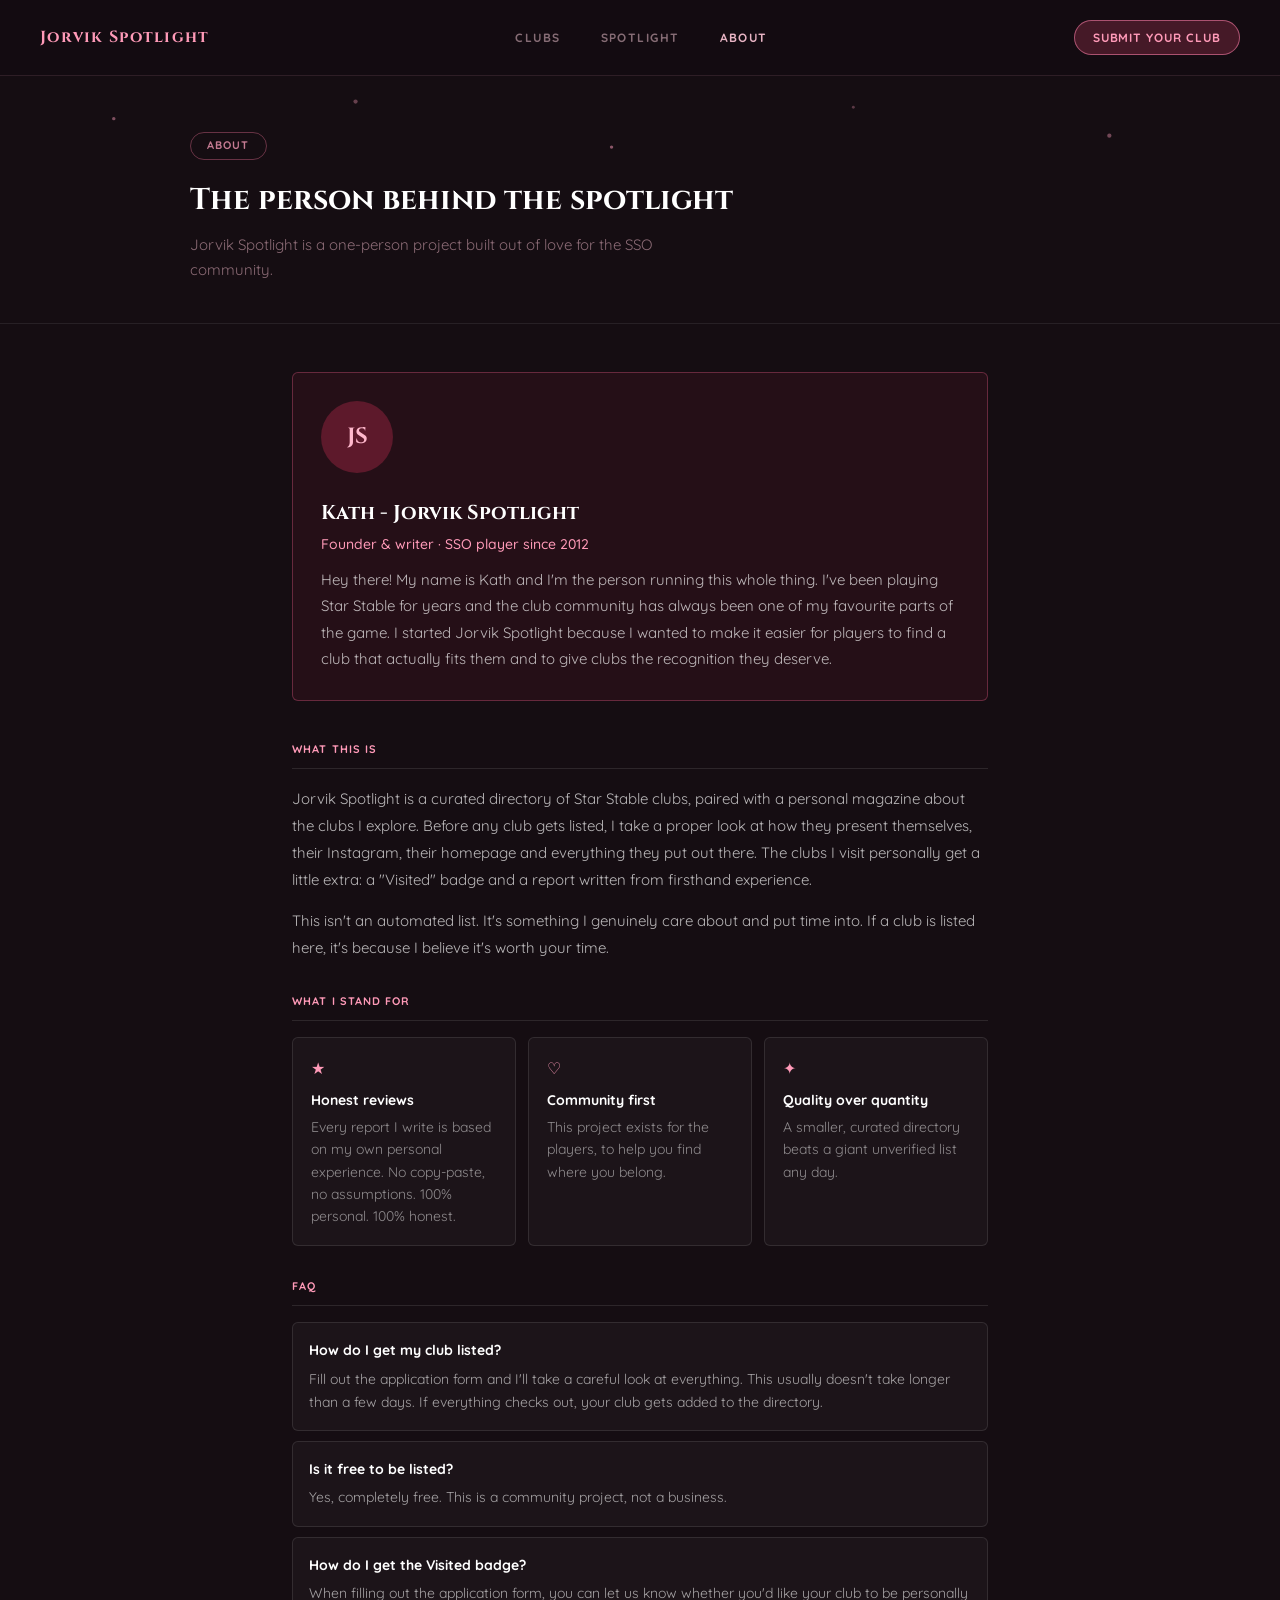
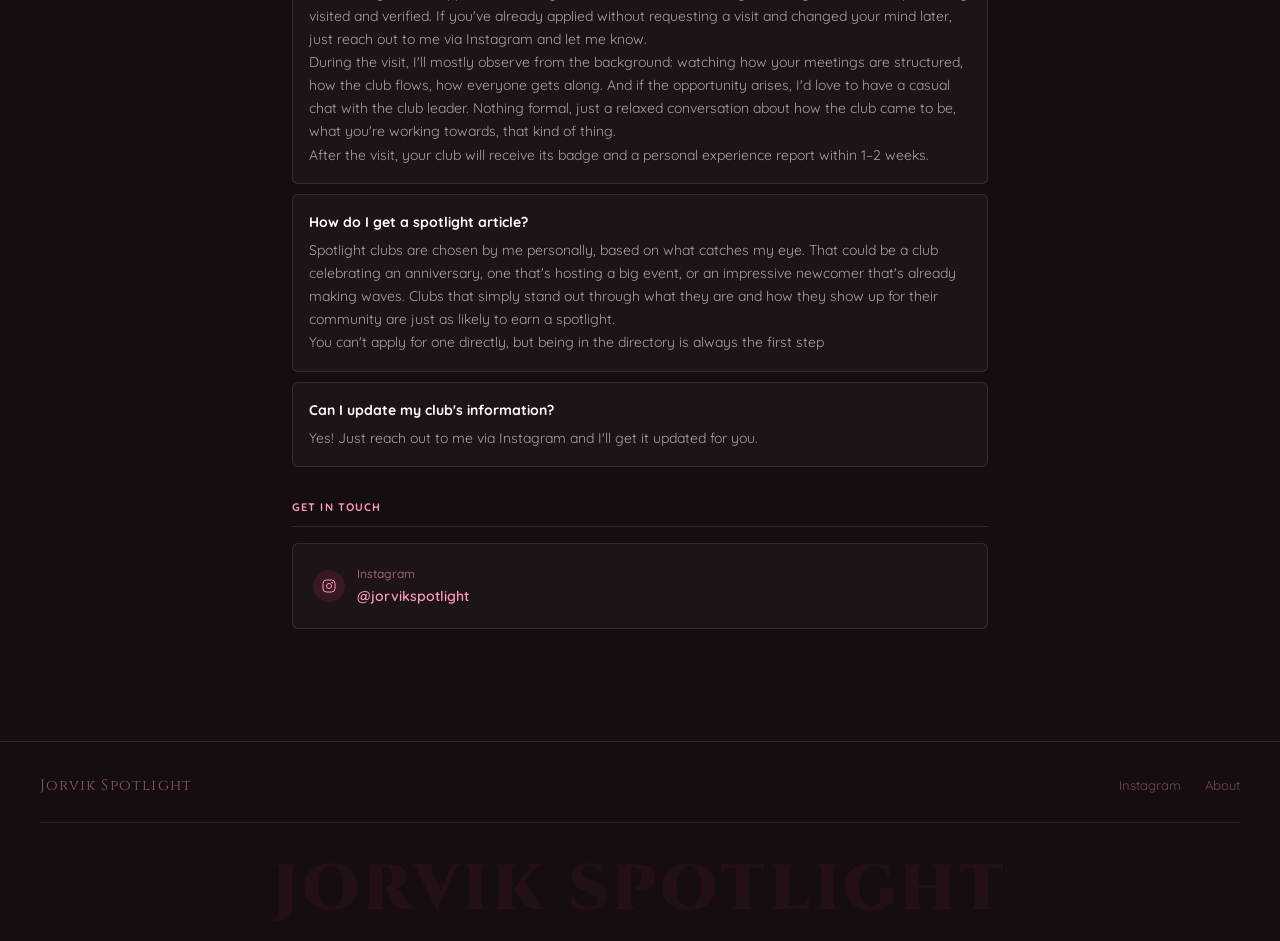
==== about/index.html @ 8e1555b7 "Update index.html" ====
<!DOCTYPE html>
<html lang="en">
<head>
  <meta charset="UTF-8">
  <meta name="viewport" content="width=device-width, initial-scale=1.0">
  <title>About — Jorvik Spotlight</title>
  <link href="https://fonts.googleapis.com/css2?family=Cinzel:wght@400;700;900&family=Quicksand:wght@300;400;500;600;700&display=swap" rel="stylesheet">
  <link rel="stylesheet" href="../style.css">
  <style>
    body { background: #150d12; color: #fff0f4; }

    .about-page { max-width: 760px; margin: 0 auto; padding: 3rem 2rem 5rem; }

    .profile-card {
      background: rgba(220,50,90,0.08);
      border: 0.5px solid rgba(255,100,150,0.3);
      border-radius: 6px; padding: 1.75rem;
      display: flex; gap: 1.5rem; align-items: flex-start;
      flex-wrap: wrap; margin-bottom: 2.5rem;
    }
    .profile-avatar {
      width: 72px; height: 72px; border-radius: 50%;
      background: rgba(220,50,90,0.3); color: #ffb8cc;
      display: flex; align-items: center; justify-content: center;
      font-family: 'Cinzel', serif; font-size: 22px; font-weight: 700; flex-shrink: 0;
    }
    .profile-name { font-family: 'Cinzel', serif; font-size: 20px; font-weight: 700; color: #ffffff; margin-bottom: 4px; }
    .profile-role { font-size: 14px; font-weight: 500; color: #ff9ab8; margin-bottom: 12px; }
    .profile-text { font-size: 15px; font-weight: 400; color: rgba(255,255,255,0.7); line-height: 1.75; }

    .about-section { margin-bottom: 2rem; }
    .about-section-title {
      font-size: 11px; font-weight: 700; letter-spacing: 0.1em;
      text-transform: uppercase; color: #ff9ab8;
      margin-bottom: 1rem; padding-bottom: 0.6rem;
      border-bottom: 1px solid rgba(255,255,255,0.1);
    }
    .about-text { font-size: 15px; font-weight: 400; color: rgba(255,255,255,0.7); line-height: 1.8; }
    .about-text p { margin-bottom: 0.85rem; }
    .about-text p:last-child { margin-bottom: 0; }

    .values-grid { display: grid; grid-template-columns: repeat(auto-fill, minmax(200px, 1fr)); gap: 12px; margin-top: 1rem; }
    .value-card {
      background: rgba(255,255,255,0.03);
      border: 0.5px solid rgba(255,255,255,0.1);
      border-radius: 6px; padding: 1.1rem;
    }
    .value-icon { font-size: 16px; color: #ff9ab8; margin-bottom: 8px; }
    .value-title { font-size: 14px; font-weight: 700; color: #ffffff; margin-bottom: 4px; }
    .value-text { font-size: 14px; font-weight: 400; color: rgba(255,255,255,0.5); line-height: 1.6; }

    .faq-list { margin-top: 1rem; display: flex; flex-direction: column; gap: 10px; }
    .faq-item {
      background: rgba(255,255,255,0.03);
      border: 0.5px solid rgba(255,255,255,0.1);
      border-radius: 6px; padding: 1rem;
    }
    .faq-q { font-size: 14px; font-weight: 700; color: #ffffff; margin-bottom: 6px; }
    .faq-a { font-size: 14px; font-weight: 400; color: rgba(255,255,255,0.6); line-height: 1.65; }

    .contact-card {
      background: rgba(255,255,255,0.03);
      border: 0.5px solid rgba(255,255,255,0.1);
      border-radius: 6px; padding: 1.25rem; margin-top: 1rem;
    }
    .contact-row {
      display: flex; align-items: center; gap: 12px;
      padding: 10px 0; border-bottom: 1px solid rgba(255,255,255,0.06);
    }
    .contact-row:last-child { border-bottom: none; padding-bottom: 0; }
    .contact-row:first-child { padding-top: 0; }
    .contact-icon {
      width: 32px; height: 32px; border-radius: 50%;
      background: rgba(220,50,90,0.15);
      display: flex; align-items: center; justify-content: center; flex-shrink: 0;
    }
    .contact-label { font-size: 12px; font-weight: 500; color: rgba(255,160,190,0.55); margin-bottom: 2px; }
    .contact-value { font-size: 14px; font-weight: 600; color: rgba(255,255,255,0.85); }
    .contact-value a { color: #ff9ab8; text-decoration: none; }
    .contact-value a:hover { color: #ffffff; }
  </style>
</head>
<body>

  <nav class="nav" style="justify-content:space-between;">
    <div class="nav-logo" style="position:static;font-family:'Cinzel',serif;font-size:16px;font-weight:700;color:#ff9ab8;letter-spacing:0.08em;">Jorvik Spotlight</div>
    <div class="nav-links" style="gap:2.5rem;">
      <a href="../">Clubs</a>
      <a href="../spotlight/">Spotlight</a>
      <a href="../about/" class="active">About</a>
    </div>
    <a href="../apply/" class="nav-cta" style="position:static;border-radius:30px;background:rgba(220,70,110,0.25);border:0.5px solid rgba(240,120,160,0.6);color:#ff9ab8;">Submit your club</a>
  </nav>

  <div class="page-header" style="background:#150d12;border-bottom:1px solid rgba(255,255,255,0.08);">
    <svg style="position:absolute;top:0;left:0;right:0;bottom:0;pointer-events:none;" viewBox="0 0 900 180" preserveAspectRatio="xMidYMid slice">
      <circle cx="80" cy="30" r="1.2" fill="rgba(255,160,190,0.45)"/>
      <circle cx="250" cy="18" r="1.5" fill="rgba(255,160,190,0.35)"/>
      <circle cx="430" cy="50" r="1.2" fill="rgba(255,160,190,0.5)"/>
      <circle cx="600" cy="22" r="1" fill="rgba(255,160,190,0.3)"/>
      <circle cx="780" cy="42" r="1.5" fill="rgba(255,160,190,0.4)"/>
    </svg>
    <div class="page-header-inner">
      <div class="page-tag" style="color:rgba(255,160,190,0.75);border-color:rgba(255,120,160,0.35);">About</div>
      <h1 class="page-title" style="font-family:'Cinzel',serif;color:#ffffff;">The person behind the spotlight</h1>
      <p class="page-sub" style="color:rgba(255,200,215,0.5);">Jorvik Spotlight is a one-person project built out of love for the SSO community.</p>
    </div>
  </div>

  <div class="about-page">

    <div class="profile-card">
      <div class="profile-avatar">JS</div>
      <div>
        <div class="profile-name">Kath - Jorvik Spotlight</div>
        
        <div class="profile-role">Founder & writer · SSO player since 2012</div>
        <div class="profile-text">Hey there! My name is Kath and I'm the person running this whole thing. I've been playing Star Stable for years and the club community has always been one of my favourite parts of the game. I started Jorvik Spotlight because I wanted to make it easier for players to find a club that actually fits them and to give clubs the recognition they deserve.</div>
      </div>
    </div>

    <div class="about-section">
      <div class="about-section-title">What this is</div>
      <div class="about-text">
        <p>Jorvik Spotlight is a curated directory of Star Stable clubs, paired with a personal magazine about the clubs I explore. Before any club gets listed, I take a proper look at how they present themselves, their Instagram, their homepage and everything they put out there. The clubs I visit personally get a little extra: a "Visited" badge and a report written from firsthand experience. </p>
        <p>This isn't an automated list. It's something I genuinely care about and put time into. If a club is listed here, it's because I believe it's worth your time.</p>
      </div>
    </div>

    <div class="about-section">
      <div class="about-section-title">What I stand for</div>
      <div class="values-grid">
        <div class="value-card">
          <div class="value-icon">★</div>
          <div class="value-title">Honest reviews</div>
          <div class="value-text">Every report I write is based on my own personal experience. No copy-paste, no assumptions. 100% personal. 100% honest.</div>
        </div>
        <div class="value-card">
          <div class="value-icon">♡</div>
          <div class="value-title">Community first</div>
          <div class="value-text">This project exists for the players, to help you find where you belong.</div>
        </div>
        <div class="value-card">
          <div class="value-icon">✦</div>
          <div class="value-title">Quality over quantity</div>
          <div class="value-text">A smaller, curated directory beats a giant unverified list any day.</div>
        </div>
      </div>
    </div>

    <div class="about-section">
      <div class="about-section-title">FAQ</div>
      <div class="faq-list">
        <div class="faq-item">
          <div class="faq-q">How do I get my club listed?</div>
          <div class="faq-a">Fill out the application form and I'll take a careful look at everything. This usually doesn't take longer than a few days. If everything checks out, your club gets added to the directory.</div>
        </div>
        <div class="faq-item">
          <div class="faq-q">Is it free to be listed?</div>
          <div class="faq-a">Yes, completely free. This is a community project, not a business.</div>
        </div>
        <div class="faq-item">
          <div class="faq-q">How do I get the Visited badge?</div>
          <div class="faq-a">When filling out the application form, you can let us know whether you'd like your club to be personally visited and verified. If you've already applied without requesting a visit and changed your mind later, just reach out to me via Instagram and let me know.</p>
        <p>During the visit, I'll mostly observe from the background: watching how your meetings are structured, how the club flows, how everyone gets along.  And if the opportunity arises, I'd love to have a casual chat with the club leader. Nothing formal, just a relaxed conversation about how the club came to be, what you're working towards, that kind of thing.</p>
        <p>After the visit, your club will receive its badge and a personal experience report within 1–2 weeks.</div>
        </div>
        <div class="faq-item">
          <div class="faq-q">How do I get a spotlight article?</div>
          <div class="faq-a">Spotlight clubs are chosen by me personally, based on what catches my eye. That could be a club celebrating an anniversary, one that's hosting a big event, or an impressive newcomer that's already making waves. Clubs that simply stand out through what they are and how they show up for their community are just as likely to earn a spotlight. 
            <p>You can't apply for one directly, but being in the directory is always the first step</div>
        </div>
        <div class="faq-item">
          <div class="faq-q">Can I update my club's information?</div>
          <div class="faq-a">Yes! Just reach out to me via Instagram and I'll get it updated for you.</div>
        </div>
       </div>
    </div>

    <div class="about-section">
      <div class="about-section-title">Get in touch</div>
      <div class="contact-card">
        <div class="contact-row">
          <div class="contact-icon">
            <svg width="14" height="14" viewBox="0 0 14 14"><rect x="1" y="1" width="12" height="12" rx="3.5" fill="none" stroke="#ff9ab8" stroke-width="1"/><circle cx="7" cy="7" r="2.5" fill="none" stroke="#ff9ab8" stroke-width="1"/><circle cx="10.2" cy="3.8" r="0.8" fill="#ff9ab8"/></svg>
          </div>
          <div>
            <div class="contact-label">Instagram</div>
            <!-- Replace with your actual Instagram -->
            <div class="contact-value"><a href="https://instagram.com/jorvikspotlight" target="_blank">@jorvikspotlight</a></div>
          </div>
        </div>
      </div>
    </div>

  </div>

  <footer style="padding:2rem 2.5rem 0;border-top:1px solid rgba(255,255,255,0.1);display:flex;flex-direction:column;">
    <div style="display:flex;justify-content:space-between;align-items:center;padding-bottom:1.5rem;">
      <div style="font-family:'Cinzel',serif;font-size:15px;color:rgba(255,160,190,0.5);letter-spacing:0.08em;">Jorvik Spotlight</div>
      <div style="display:flex;gap:1.5rem;">
        <a href="#" style="font-size:13px;color:rgba(255,160,190,0.4);text-decoration:none;">Instagram</a>
        <a href="../about/" style="font-size:13px;color:rgba(255,160,190,0.4);text-decoration:none;">About</a>
      </div>
    </div>
    <div style="font-family:'Cinzel',serif;font-size:64px;font-weight:900;color:rgba(220,50,90,0.07);letter-spacing:0.05em;text-align:center;padding:1rem 0 0;border-top:1px solid rgba(255,255,255,0.07);user-select:none;">JORVIK SPOTLIGHT</div>
  </footer>

</body>
</html>
---- style.css ----
/* =====================
   Jorvik Spotlight
   Dusty Rose & Mauve
   ===================== */

*, *::before, *::after { box-sizing: border-box; margin: 0; padding: 0; }
html { scroll-behavior: smooth; }

body {
  font-family: 'Quicksand', sans-serif;
  background: #1a1118;
  color: #f0e4e8;
  line-height: 1.6;
  font-size: 15px;
}

a { text-decoration: none; color: inherit; }

/* =====================
   Navigation
   ===================== */

.nav {
  display: flex; align-items: center;
  justify-content: space-between;
  padding: 1.25rem 2.5rem;
  border-bottom: 0.5px solid rgba(200,140,160,0.15);
  background: rgba(20,12,18,0.98);
  position: sticky; top: 0; z-index: 100;
  backdrop-filter: blur(8px);
}

.nav-logo {
  font-family: 'Cinzel', serif;
  font-size: 16px; font-weight: 700;
  color: #e8b4c4; letter-spacing: 0.08em;
}

.nav-logo span {
  font-family: 'Quicksand', sans-serif;
  color: rgba(220,170,185,0.4);
  font-weight: 400; font-size: 13px; margin-left: 8px;
}

.nav-links { display: flex; gap: 2.5rem; }

.nav-links a {
  font-size: 12px; font-weight: 700;
  letter-spacing: 0.12em; text-transform: uppercase;
  color: rgba(230,190,200,0.55);
  transition: color 0.15s;
}

.nav-links a:hover,
.nav-links a.active { color: #e8b4c4; }

.nav-cta {
  font-size: 12px; font-weight: 700;
  letter-spacing: 0.08em; text-transform: uppercase;
  padding: 7px 18px;
  background: rgba(180,90,120,0.2);
  border: 0.5px solid rgba(200,130,155,0.5);
  border-radius: 30px; color: #e8b4c4;
  transition: background 0.15s;
}

.nav-cta:hover { background: rgba(180,90,120,0.35); }

/* =====================
   Ticker
   ===================== */

.ticker-wrap {
  overflow: hidden; white-space: nowrap;
  background: rgba(160,70,100,0.1);
  border-top: 0.5px solid rgba(200,130,155,0.2);
  border-bottom: 0.5px solid rgba(200,130,155,0.2);
  padding: 10px 0;
}

.ticker { display: inline-block; animation: ticker 28s linear infinite; }

.ticker span {
  font-size: 11px; font-weight: 700; letter-spacing: 0.15em;
  text-transform: uppercase; color: rgba(220,170,185,0.6);
  margin: 0 2rem;
}

.ticker-dot { color: #c97090; margin: 0 0.5rem; }

@keyframes ticker {
  from { transform: translateX(0); }
  to { transform: translateX(-50%); }
}

/* =====================
   Buttons
   ===================== */

.btn-primary {
  display: inline-block;
  padding: 11px 28px; font-size: 13px; font-weight: 700;
  font-family: 'Quicksand', sans-serif;
  letter-spacing: 0.06em; text-transform: uppercase;
  background: rgba(180,70,100,0.85);
  border: none; border-radius: 4px;
  color: #fce8ee; cursor: pointer;
  transition: background 0.15s;
}

.btn-primary:hover { background: rgba(180,70,100,1); }

.btn-secondary {
  display: inline-block;
  padding: 11px 28px; font-size: 13px; font-weight: 700;
  font-family: 'Quicksand', sans-serif;
  letter-spacing: 0.06em; text-transform: uppercase;
  background: transparent;
  border: 0.5px solid rgba(200,130,155,0.5);
  border-radius: 4px; color: #e8b4c4; cursor: pointer;
  transition: background 0.15s;
}

.btn-secondary:hover { background: rgba(180,90,120,0.1); }

/* =====================
   Badges
   ===================== */

.badge-verified {
  display: inline-flex; align-items: center; gap: 5px;
  font-size: 12px; font-weight: 600; padding: 4px 12px;
  border-radius: 20px;
  background: rgba(100,160,130,0.1);
  border: 0.5px solid rgba(100,180,150,0.3);
  color: #7dd4b0;
}

.badge-dot { width: 5px; height: 5px; border-radius: 50%; background: #7dd4b0; }

.badge-cat {
  font-size: 12px; font-weight: 600; padding: 4px 12px;
  border-radius: 20px;
  background: rgba(180,70,100,0.15);
  border: 0.5px solid rgba(200,130,155,0.25);
  color: rgba(220,160,180,0.8);
}

/* =====================
   Club grid & cards
   ===================== */

.club-grid {
  display: grid;
  grid-template-columns: repeat(auto-fill, minmax(240px, 1fr));
  gap: 14px;
}

.club-card {
  display: flex; flex-direction: column;
  background: rgba(255,255,255,0.025);
  border: 0.5px solid rgba(200,130,155,0.15);
  border-radius: 4px; padding: 1.1rem;
  cursor: pointer; color: inherit;
  transition: border-color 0.15s, background 0.15s;
}

.club-card:hover {
  border-color: rgba(200,130,155,0.4);
  background: rgba(180,70,100,0.06);
}

.club-top { display: flex; align-items: center; gap: 10px; margin-bottom: 10px; }

.club-avatar {
  width: 38px; height: 38px; border-radius: 50%;
  display: flex; align-items: center; justify-content: center;
  font-size: 13px; font-weight: 700; flex-shrink: 0;
}

.club-name { font-size: 15px; font-weight: 700; color: #f5e0e6; }
.club-type { font-size: 13px; font-weight: 400; color: rgba(220,170,185,0.5); margin-top: 2px; }
.club-desc { font-size: 14px; font-weight: 400; color: rgba(220,185,195,0.45); line-height: 1.55; margin-bottom: 12px; flex: 1; }
.club-footer { display: flex; align-items: center; justify-content: space-between; }

/* =====================
   Generic cards
   ===================== */

.card {
  background: rgba(255,255,255,0.025);
  border: 0.5px solid rgba(200,130,155,0.15);
  border-radius: 8px; padding: 1.25rem; margin-bottom: 1.25rem;
}

.card-title {
  font-size: 11px; font-weight: 700; letter-spacing: 0.08em;
  text-transform: uppercase; color: rgba(200,140,160,0.65);
  margin-bottom: 0.85rem; padding-bottom: 0.65rem;
  border-bottom: 0.5px solid rgba(200,130,155,0.12);
}

.card-text { font-size: 15px; font-weight: 400; color: rgba(220,190,200,0.65); line-height: 1.75; }

/* =====================
   Info list
   ===================== */

.info-list { display: flex; flex-direction: column; gap: 10px; }

.info-row { display: flex; justify-content: space-between; align-items: flex-start; gap: 12px; }

.info-label { font-size: 14px; font-weight: 400; color: rgba(200,150,165,0.45); flex-shrink: 0; }
.info-value { font-size: 14px; font-weight: 600; color: rgba(230,195,205,0.75); text-align: right; }

/* =====================
   Page header
   ===================== */

.page-header {
  padding: 3.5rem 2.5rem 2.5rem;
  background: #1a1118;
  border-bottom: 0.5px solid rgba(200,130,155,0.12);
  position: relative; overflow: hidden;
}

.page-header-inner { max-width: 900px; margin: 0 auto; }

.page-tag {
  display: inline-block; font-size: 11px; font-weight: 700;
  letter-spacing: 0.1em; text-transform: uppercase;
  color: rgba(200,140,160,0.7);
  border: 0.5px solid rgba(200,130,155,0.3);
  border-radius: 20px; padding: 4px 16px; margin-bottom: 1rem;
}

.page-title {
  font-family: 'Cinzel', serif;
  font-size: 30px; font-weight: 700; color: #f5e0e6; margin-bottom: 0.5rem;
}

.page-sub { font-size: 15px; font-weight: 400; color: rgba(220,185,195,0.5); line-height: 1.7; max-width: 500px; }

/* =====================
   Section headings
   ===================== */

.section-heading {
  font-family: 'Cinzel', serif;
  font-size: 11px; font-weight: 700;
  letter-spacing: 0.15em; text-transform: uppercase;
  color: rgba(200,140,160,0.5); margin-bottom: 1.5rem;
  display: flex; align-items: center; gap: 16px;
}

.section-heading::after {
  content: ''; flex: 1; height: 0.5px;
  background: rgba(200,130,155,0.12);
}

.section-heading a {
  font-size: 11px; font-weight: 700; letter-spacing: 0.1em;
  text-transform: uppercase; color: rgba(200,140,160,0.5);
  white-space: nowrap;
}

.section-heading a:hover { color: #e8b4c4; }

/* =====================
   Spotlight link
   ===================== */

.spotlight-link {
  display: inline-block; margin-top: 10px;
  font-size: 11px; font-weight: 700;
  letter-spacing: 0.12em; text-transform: uppercase;
  color: #c97090;
}

.spotlight-link:hover { color: #e8b4c4; }

/* =====================
   Apply section
   ===================== */

.apply-section {
  padding: 5rem 3rem; text-align: center;
  background: #1a1118; position: relative; overflow: hidden;
}

.apply-section::before {
  content: 'JOIN';
  font-family: 'Cinzel', serif; font-size: 180px; font-weight: 900;
  color: rgba(180,70,100,0.05);
  position: absolute; left: 50%; top: 50%;
  transform: translate(-50%, -50%);
  pointer-events: none; white-space: nowrap;
}

.apply-section h2 {
  font-family: 'Cinzel', serif;
  font-size: 32px; font-weight: 700; color: #f5e0e6;
  margin-bottom: 0.75rem; position: relative; z-index: 1;
}

.apply-section p {
  font-size: 15px; color: rgba(220,185,195,0.5);
  margin-bottom: 2rem; max-width: 400px;
  margin-left: auto; margin-right: auto;
  line-height: 1.7; position: relative; z-index: 1;
}

/* =====================
   Footer
   ===================== */

.footer {
  padding: 2rem 2.5rem 0;
  border-top: 0.5px solid rgba(200,130,155,0.12);
  display: flex; flex-direction: column;
}

.footer-top {
  display: flex; justify-content: space-between;
  align-items: center; padding-bottom: 1.5rem;
}

.footer-logo {
  font-family: 'Cinzel', serif;
  font-size: 15px; font-weight: 700;
  color: rgba(220,170,185,0.5); letter-spacing: 0.08em;
}

.footer-links { display: flex; gap: 1.5rem; }

.footer-links a {
  font-size: 13px; font-weight: 500;
  color: rgba(200,150,165,0.4);
  transition: color 0.15s;
}

.footer-links a:hover { color: rgba(220,170,185,0.7); }

.footer-wordmark {
  font-family: 'Cinzel', serif; font-size: 64px; font-weight: 900;
  color: rgba(180,70,100,0.08); letter-spacing: 0.05em;
  text-align: center; padding: 1rem 0 0; line-height: 1;
  border-top: 0.5px solid rgba(200,130,155,0.08);
  margin-top: 1rem; user-select: none;
}

/* =====================
   Responsive
   ===================== */

@media (max-width: 700px) {
  .nav-links { display: none; }
  .footer-wordmark { font-size: 36px; }
}
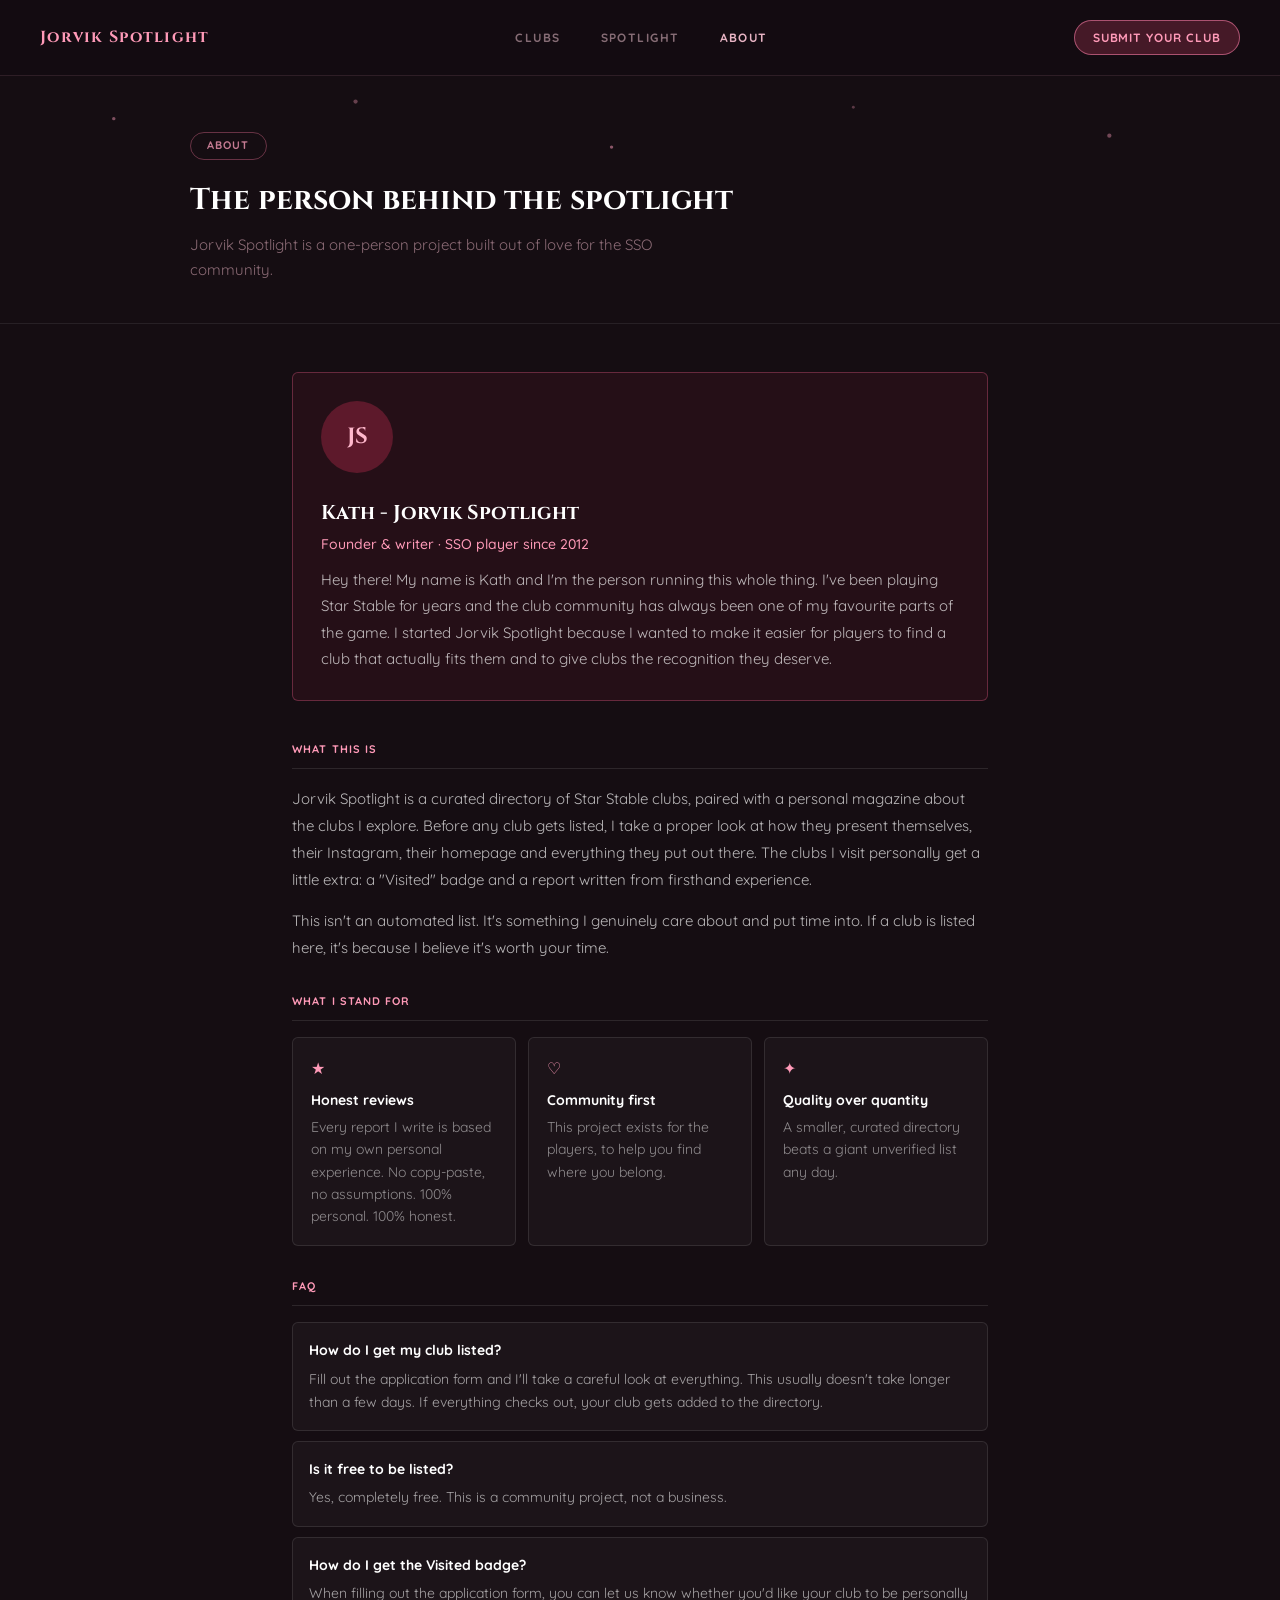
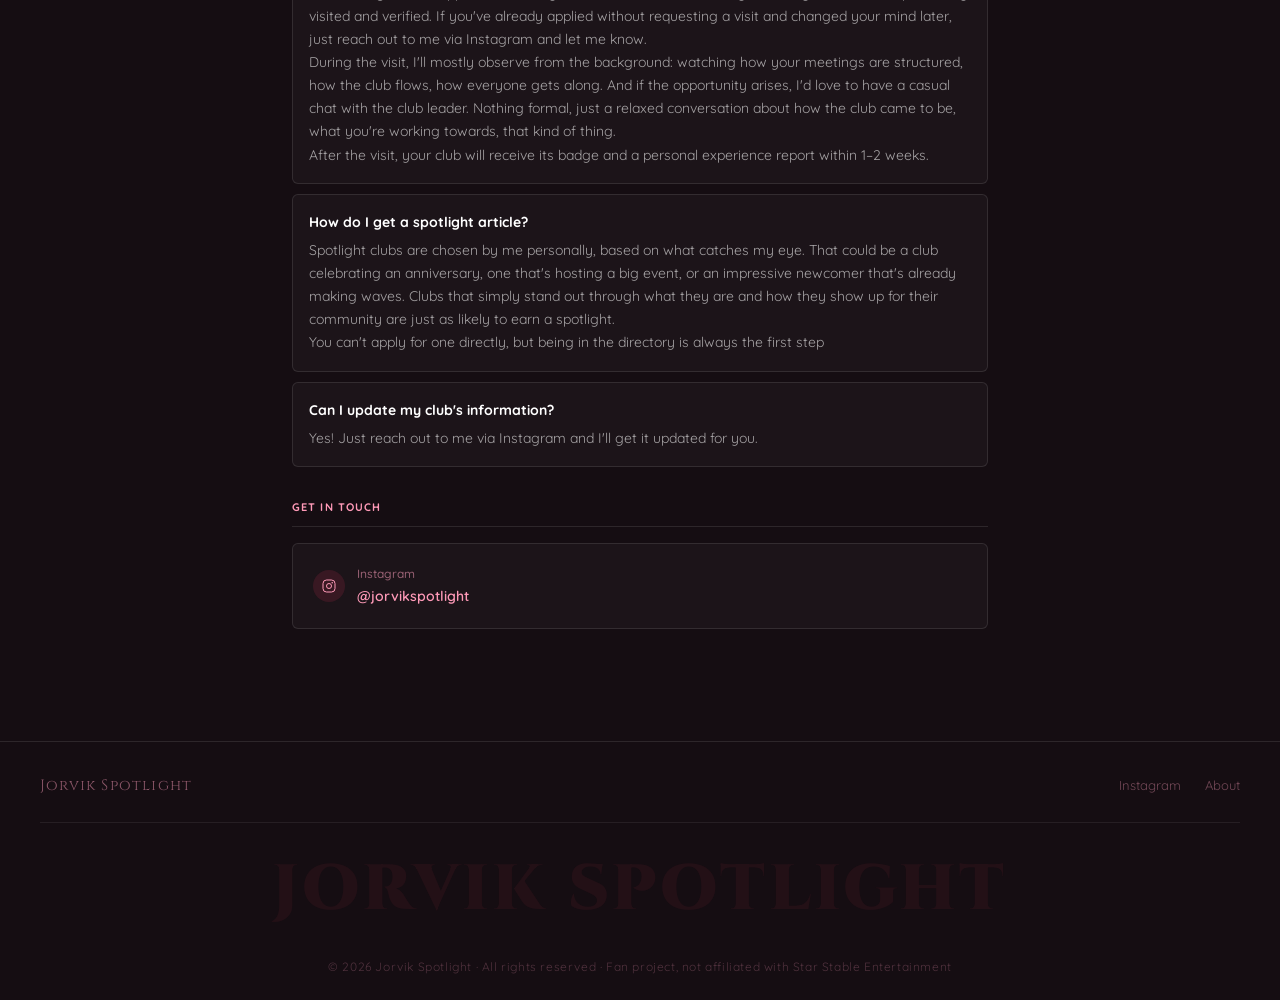
==== commit 2c5a45a6: "Update index.html" ====
--- a/about/index.html
+++ b/about/index.html
@@ -204,7 +204,7 @@
       </div>
     </div>
     <div style="font-family:'Cinzel',serif;font-size:64px;font-weight:900;color:rgba(220,50,90,0.07);letter-spacing:0.05em;text-align:center;padding:1rem 0 0;border-top:1px solid rgba(255,255,255,0.07);user-select:none;">JORVIK SPOTLIGHT</div>
-  </footer>
+  <div style="font-size:12px;font-weight:400;color:rgba(255,160,190,0.25);text-align:center;padding:1rem 0 1.5rem;letter-spacing:0.05em;">© 2026 Jorvik Spotlight · All rights reserved · Fan project, not affiliated with Star Stable Entertainment</div></footer>
 
 </body>
 </html>
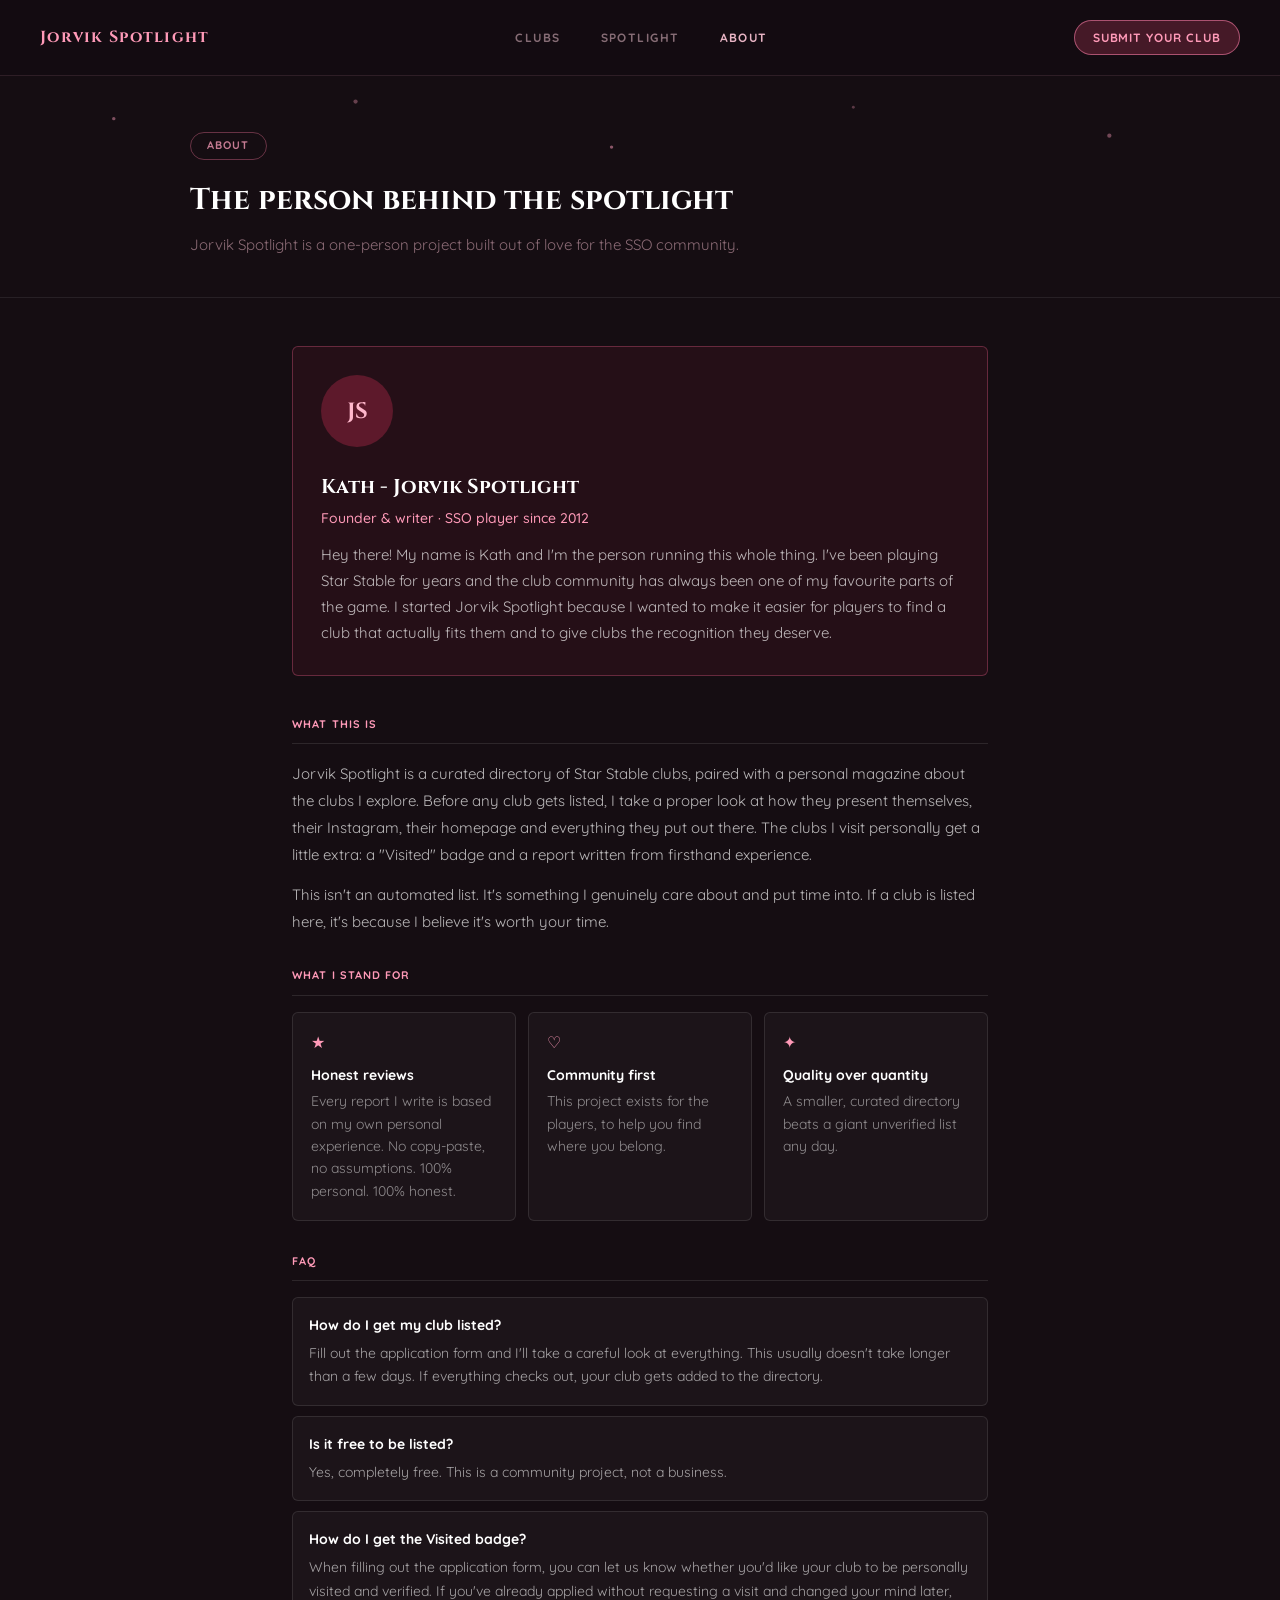
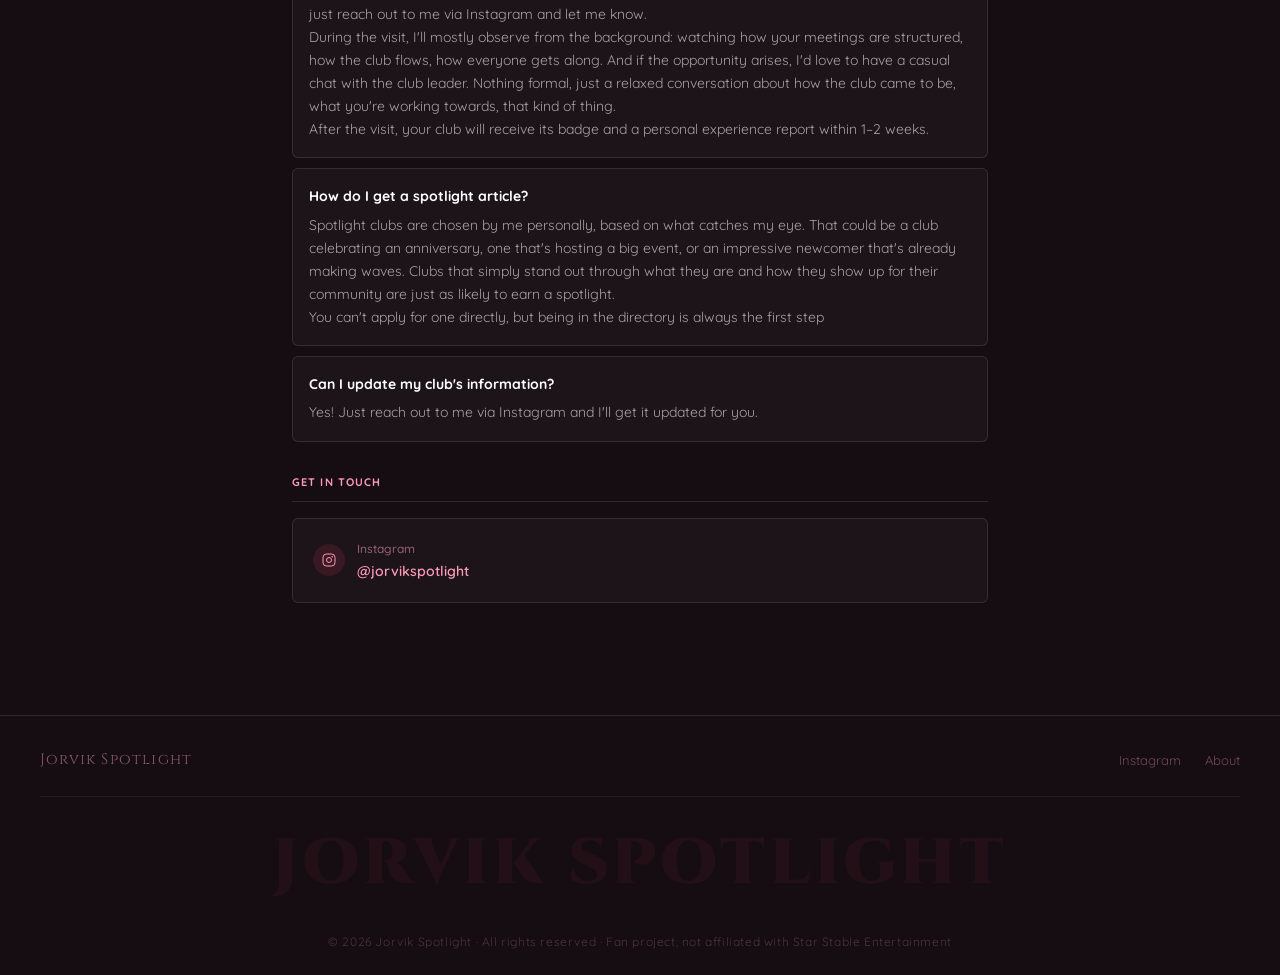
==== commit 77c1f918: "Update index.html" ====
--- a/about/index.html
+++ b/about/index.html
@@ -103,7 +103,7 @@
     <div class="page-header-inner">
       <div class="page-tag" style="color:rgba(255,160,190,0.75);border-color:rgba(255,120,160,0.35);">About</div>
       <h1 class="page-title" style="font-family:'Cinzel',serif;color:#ffffff;">The person behind the spotlight</h1>
-      <p class="page-sub" style="color:rgba(255,200,215,0.5);">Jorvik Spotlight is a one-person project built out of love for the SSO community.</p>
+      <p class="page-sub" style="color:rgba(255,200,215,0.5);max-width:600px;">Jorvik Spotlight is a one-person project built out of love for the SSO community.</p>
     </div>
   </div>
 
@@ -199,7 +199,7 @@
     <div style="display:flex;justify-content:space-between;align-items:center;padding-bottom:1.5rem;">
       <div style="font-family:'Cinzel',serif;font-size:15px;color:rgba(255,160,190,0.5);letter-spacing:0.08em;">Jorvik Spotlight</div>
       <div style="display:flex;gap:1.5rem;">
-        <a href="#" style="font-size:13px;color:rgba(255,160,190,0.4);text-decoration:none;">Instagram</a>
+        <a href="https://instagram.com/jorvikspotlight" target="_blank" style="font-size:13px;color:rgba(255,160,190,0.4);text-decoration:none;">Instagram</a>
         <a href="../about/" style="font-size:13px;color:rgba(255,160,190,0.4);text-decoration:none;">About</a>
       </div>
     </div>
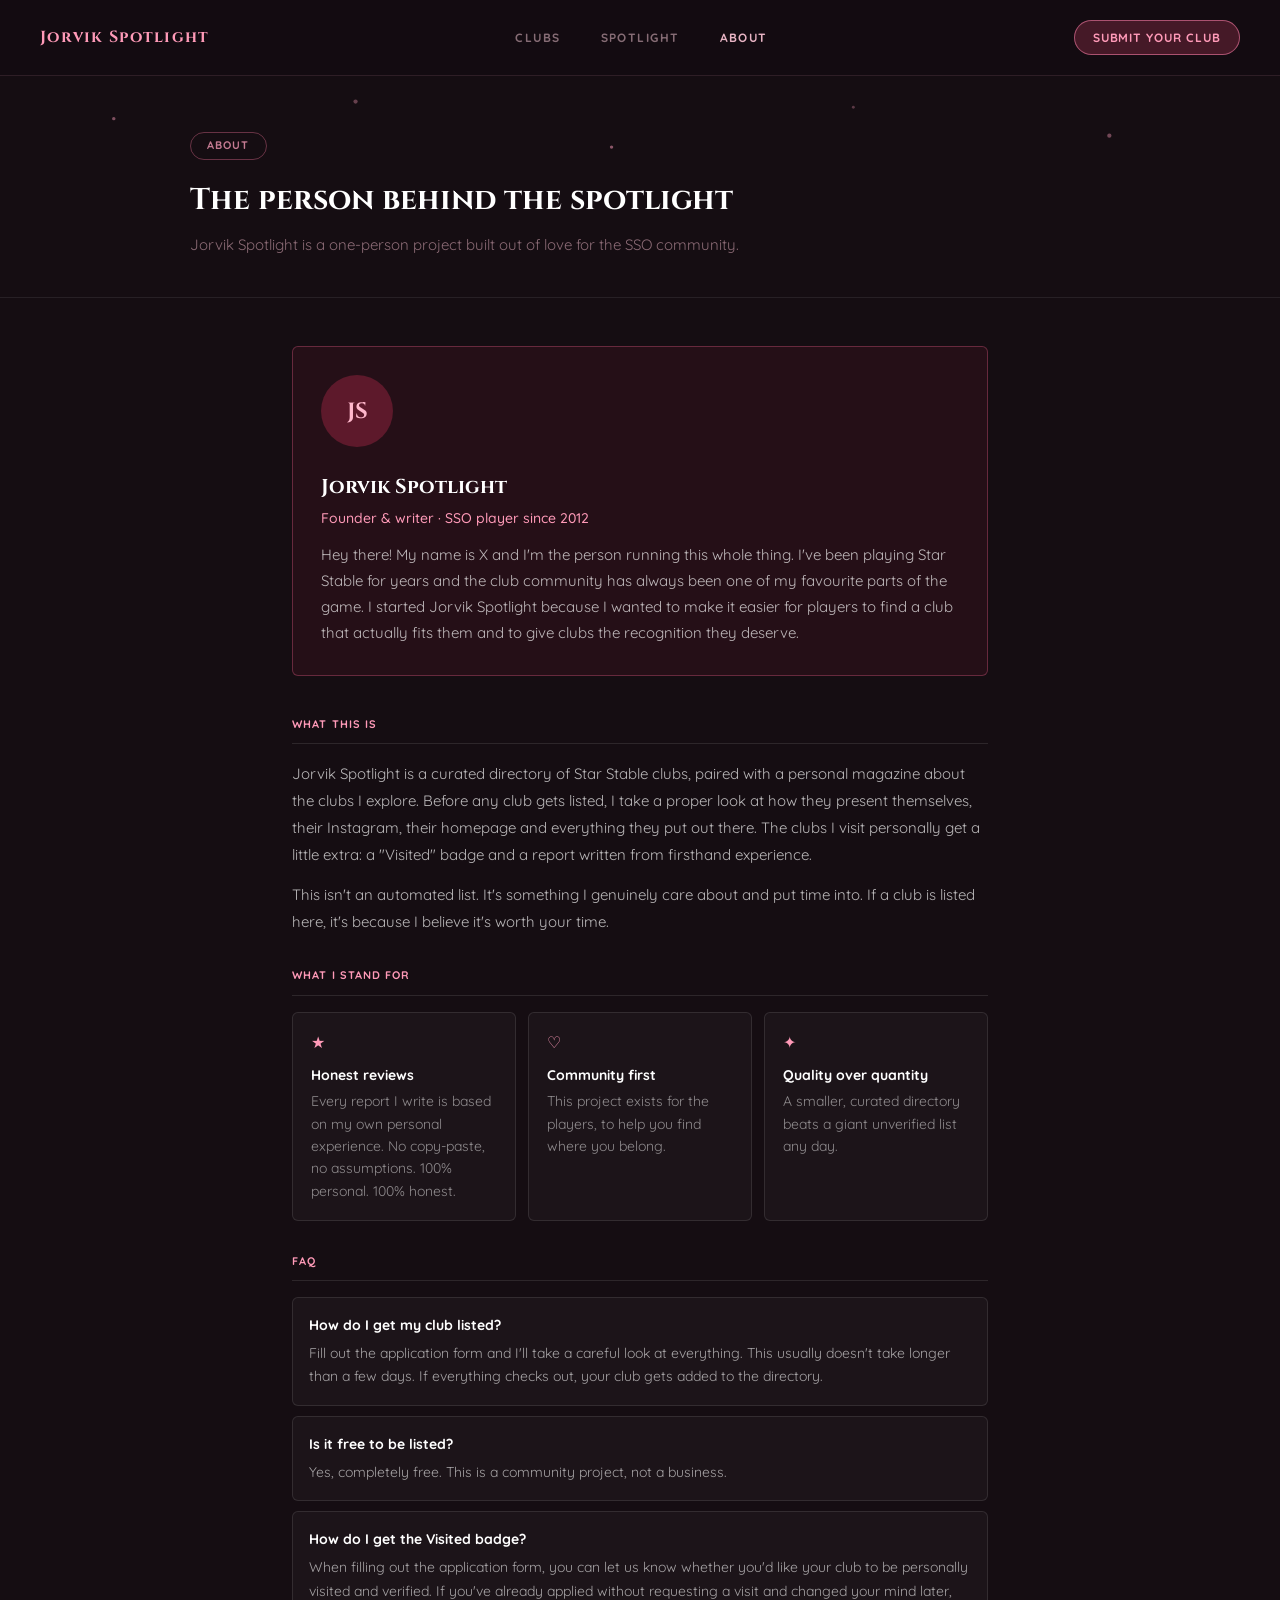
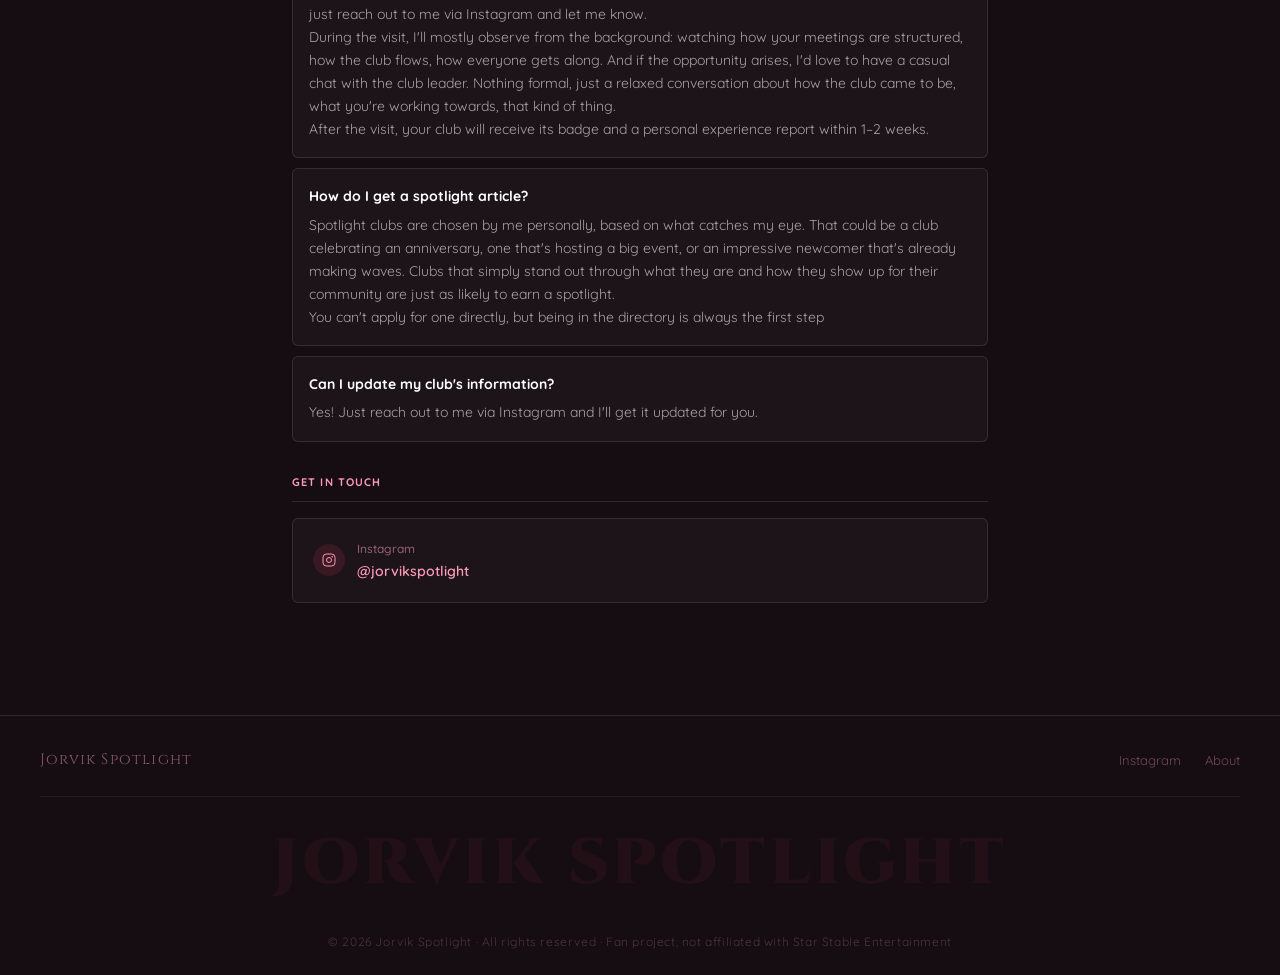
==== commit 8193c607: "Update index.html" ====
--- a/about/index.html
+++ b/about/index.html
@@ -92,7 +92,7 @@
     <a href="../apply/" class="nav-cta" style="position:static;border-radius:30px;background:rgba(220,70,110,0.25);border:0.5px solid rgba(240,120,160,0.6);color:#ff9ab8;">Submit your club</a>
   </nav>
 
-  <div class="page-header" style="background:#150d12;border-bottom:1px solid rgba(255,255,255,0.08);">
+  <div class="page-header" style="background:#150d12;border-bottom:1px solid rgba(255,255,255,0.08);position:relative;">
     <svg style="position:absolute;top:0;left:0;right:0;bottom:0;pointer-events:none;" viewBox="0 0 900 180" preserveAspectRatio="xMidYMid slice">
       <circle cx="80" cy="30" r="1.2" fill="rgba(255,160,190,0.45)"/>
       <circle cx="250" cy="18" r="1.5" fill="rgba(255,160,190,0.35)"/>
@@ -103,7 +103,7 @@
     <div class="page-header-inner">
       <div class="page-tag" style="color:rgba(255,160,190,0.75);border-color:rgba(255,120,160,0.35);">About</div>
       <h1 class="page-title" style="font-family:'Cinzel',serif;color:#ffffff;">The person behind the spotlight</h1>
-      <p class="page-sub" style="color:rgba(255,200,215,0.5);max-width:600px;">Jorvik Spotlight is a one-person project built out of love for the SSO community.</p>
+      <p class="page-sub" style="color:rgba(255,200,215,0.5);max-width:700px;white-space:nowrap;">Jorvik Spotlight is a one-person project built out of love for the SSO community.</p>
     </div>
   </div>
 
@@ -112,10 +112,10 @@
     <div class="profile-card">
       <div class="profile-avatar">JS</div>
       <div>
-        <div class="profile-name">Kath - Jorvik Spotlight</div>
+        <div class="profile-name">Jorvik Spotlight</div>
         
         <div class="profile-role">Founder & writer · SSO player since 2012</div>
-        <div class="profile-text">Hey there! My name is Kath and I'm the person running this whole thing. I've been playing Star Stable for years and the club community has always been one of my favourite parts of the game. I started Jorvik Spotlight because I wanted to make it easier for players to find a club that actually fits them and to give clubs the recognition they deserve.</div>
+        <div class="profile-text">Hey there! My name is X and I'm the person running this whole thing. I've been playing Star Stable for years and the club community has always been one of my favourite parts of the game. I started Jorvik Spotlight because I wanted to make it easier for players to find a club that actually fits them and to give clubs the recognition they deserve.</div>
       </div>
     </div>
 
@@ -186,7 +186,6 @@
           </div>
           <div>
             <div class="contact-label">Instagram</div>
-            <!-- Replace with your actual Instagram -->
             <div class="contact-value"><a href="https://instagram.com/jorvikspotlight" target="_blank">@jorvikspotlight</a></div>
           </div>
         </div>
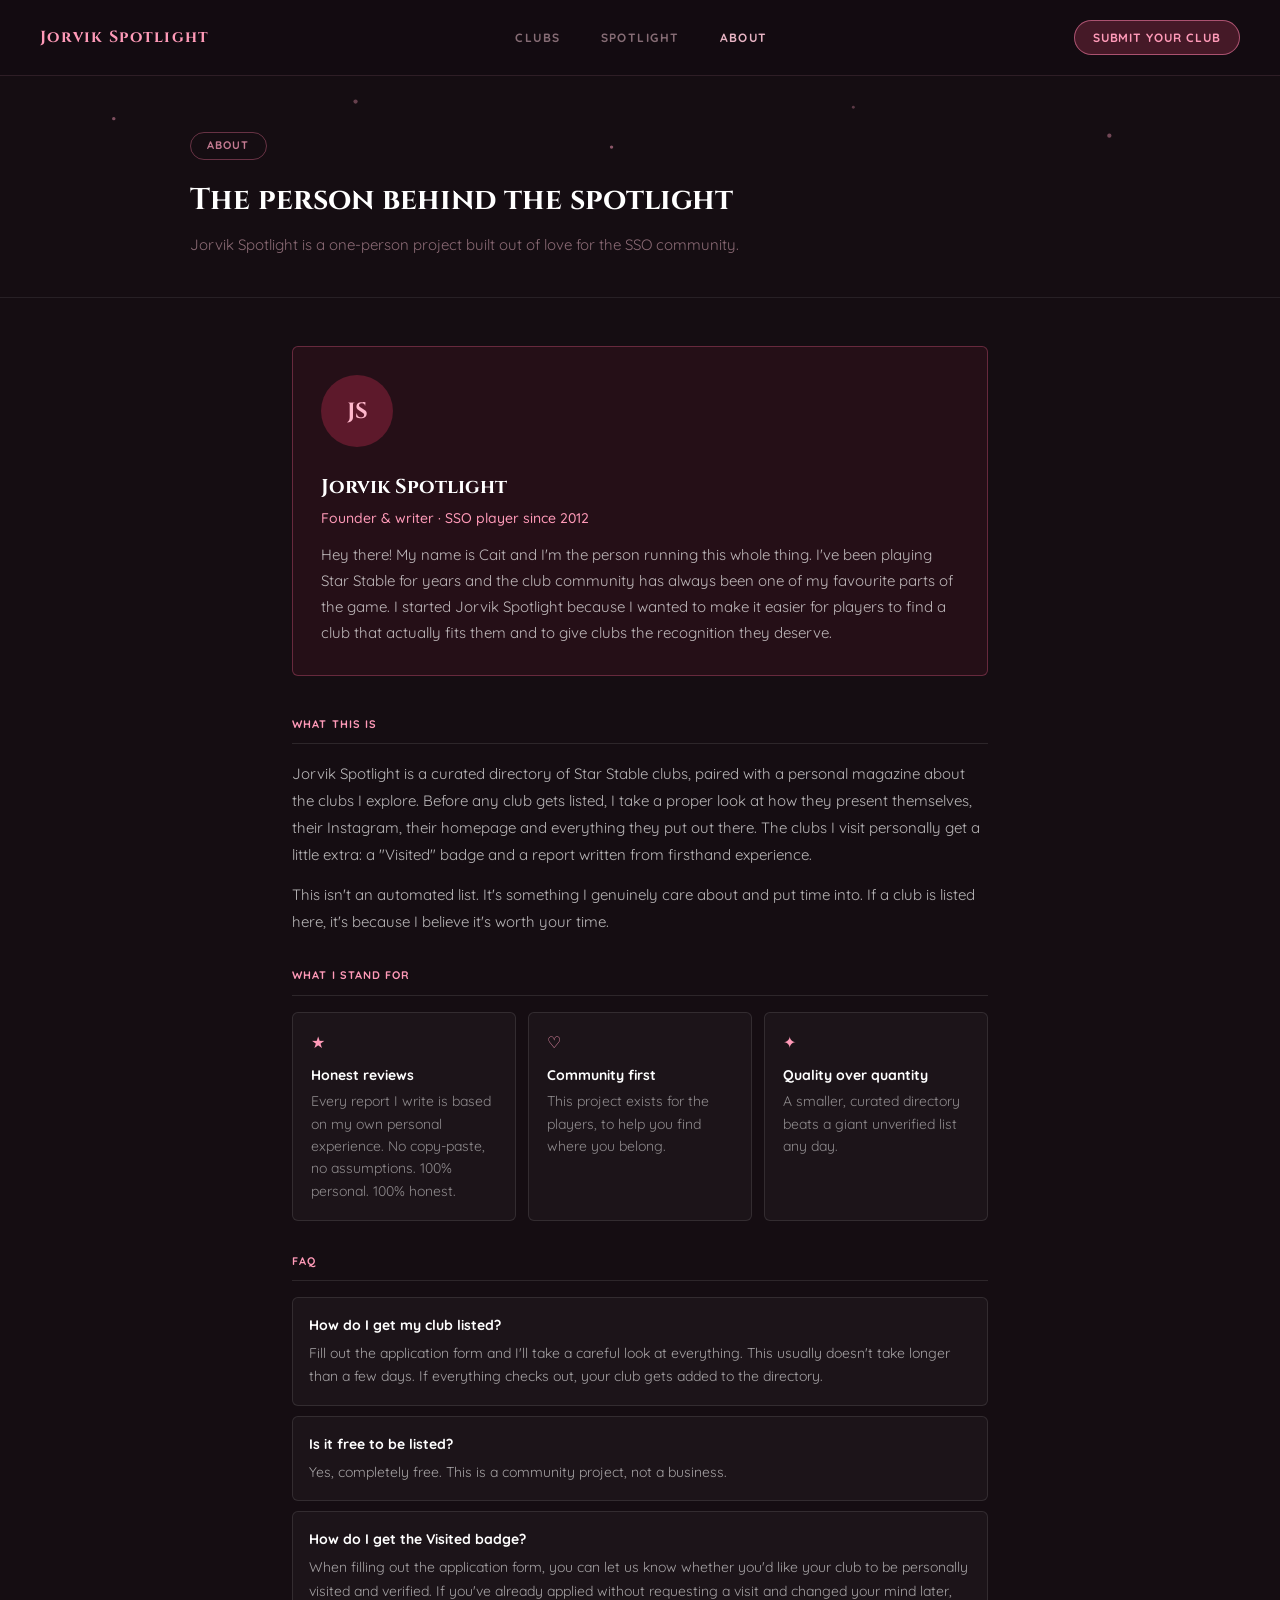
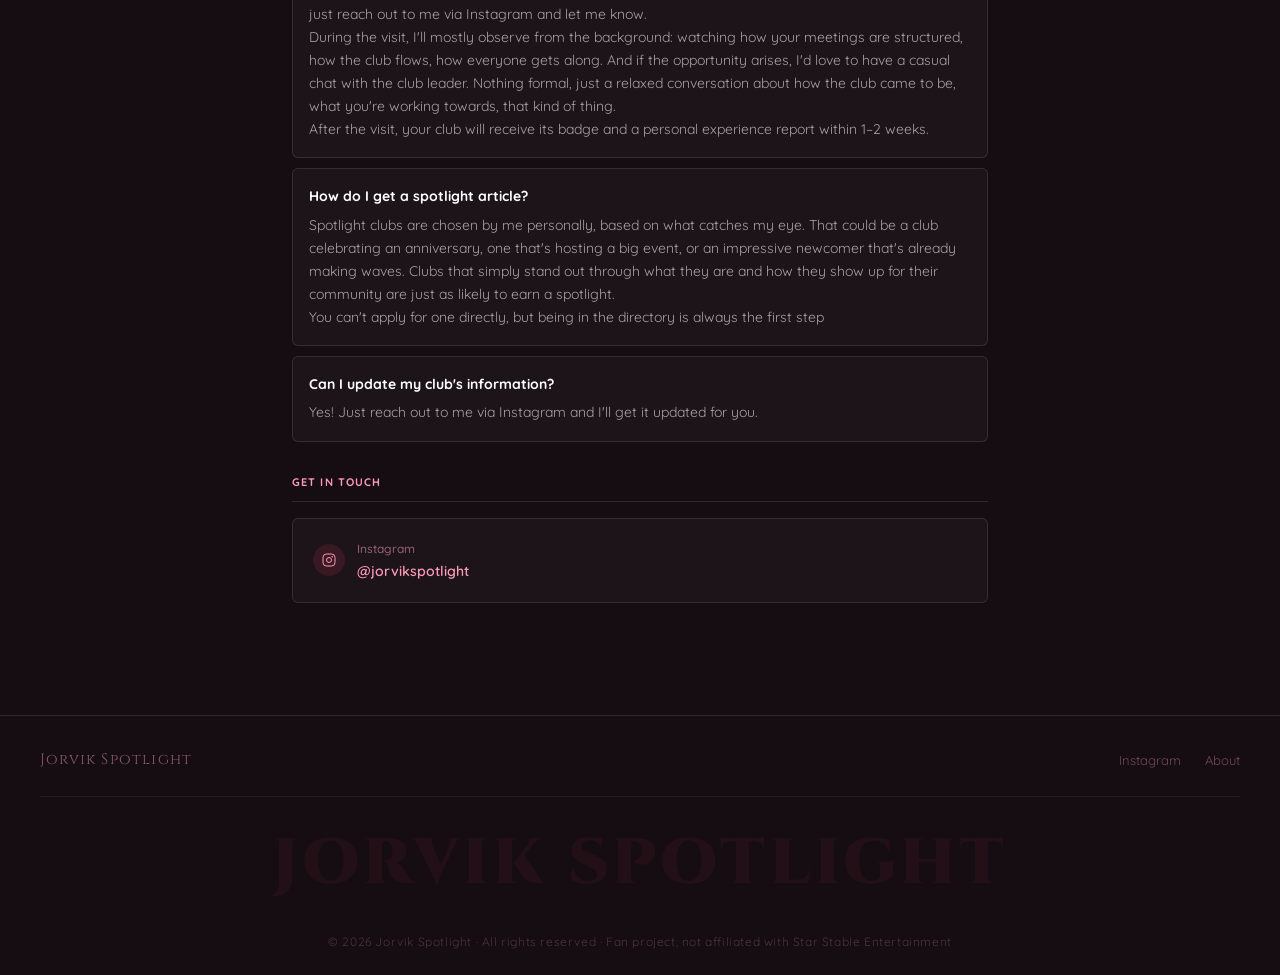
==== commit d3cf7194: "Update index.html" ====
--- a/about/index.html
+++ b/about/index.html
@@ -115,7 +115,7 @@
         <div class="profile-name">Jorvik Spotlight</div>
         
         <div class="profile-role">Founder & writer · SSO player since 2012</div>
-        <div class="profile-text">Hey there! My name is X and I'm the person running this whole thing. I've been playing Star Stable for years and the club community has always been one of my favourite parts of the game. I started Jorvik Spotlight because I wanted to make it easier for players to find a club that actually fits them and to give clubs the recognition they deserve.</div>
+        <div class="profile-text">Hey there! My name is Cait and I'm the person running this whole thing. I've been playing Star Stable for years and the club community has always been one of my favourite parts of the game. I started Jorvik Spotlight because I wanted to make it easier for players to find a club that actually fits them and to give clubs the recognition they deserve.</div>
       </div>
     </div>
 
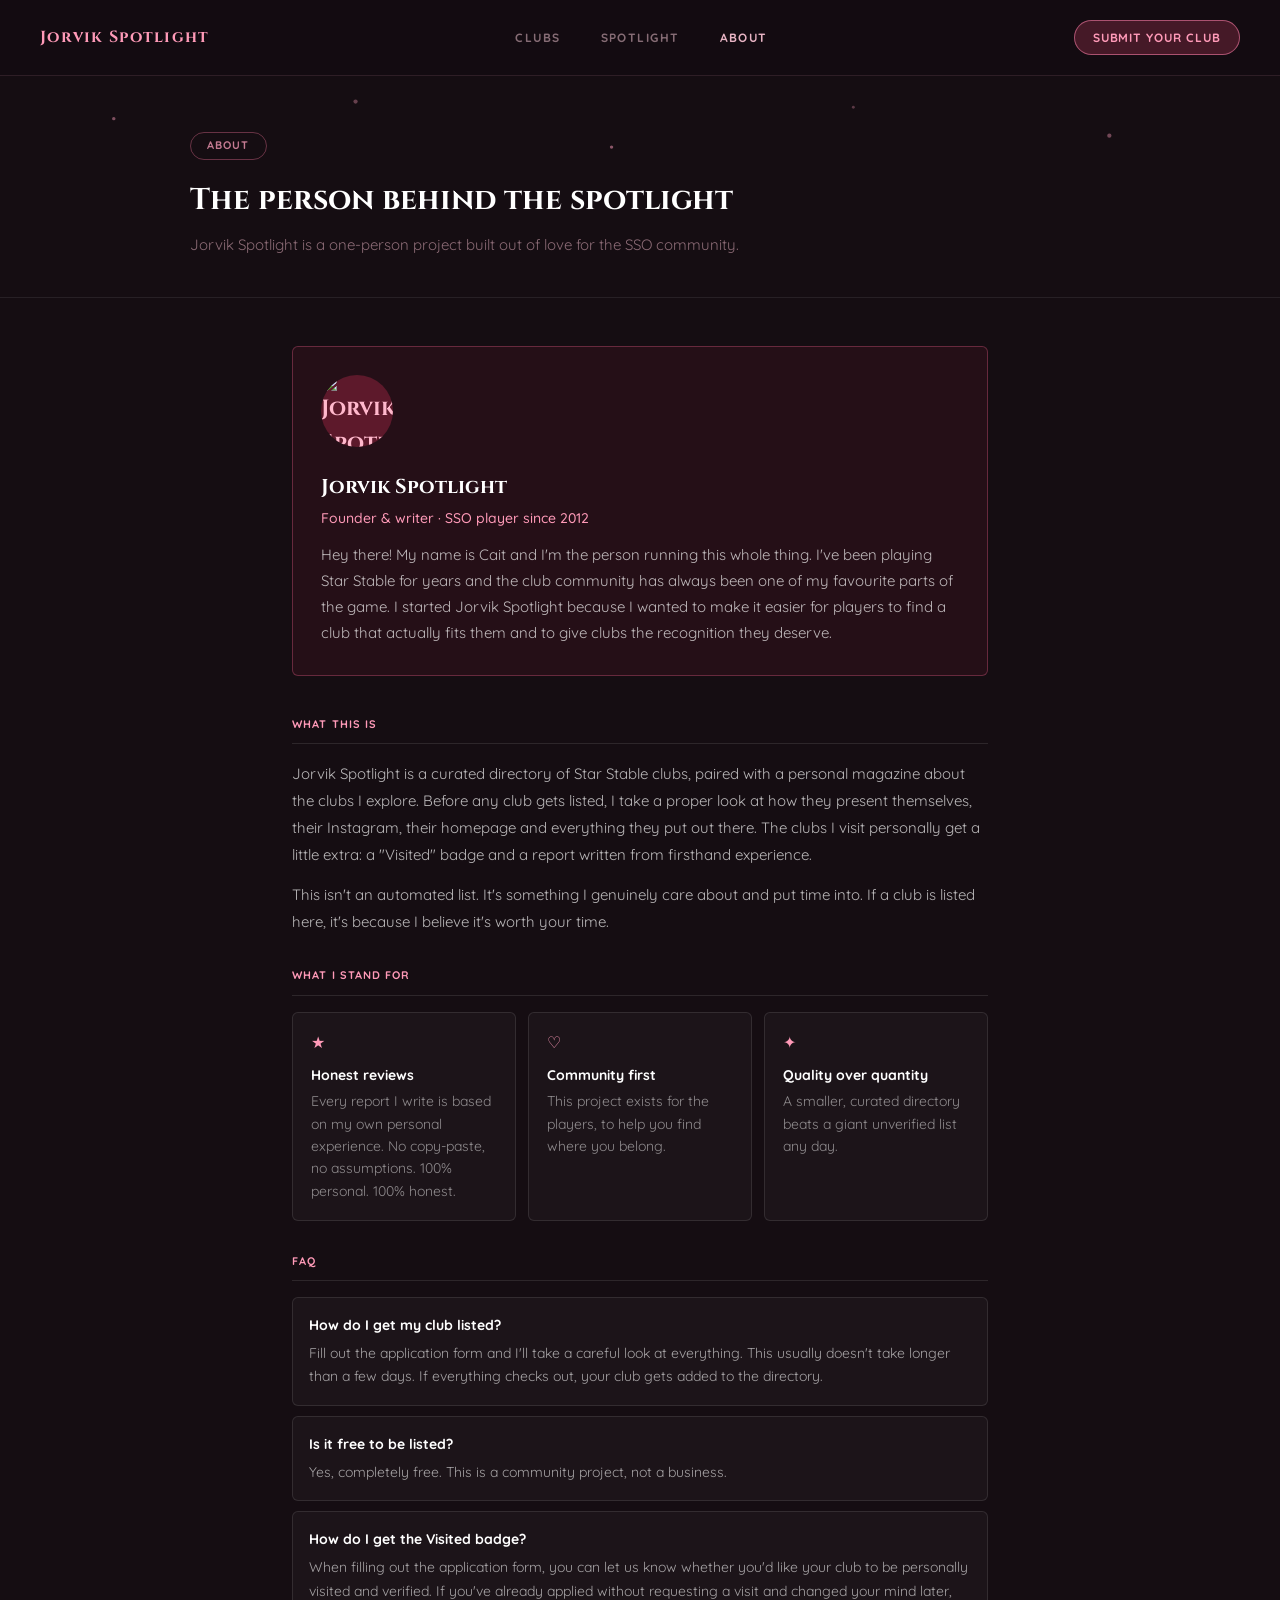
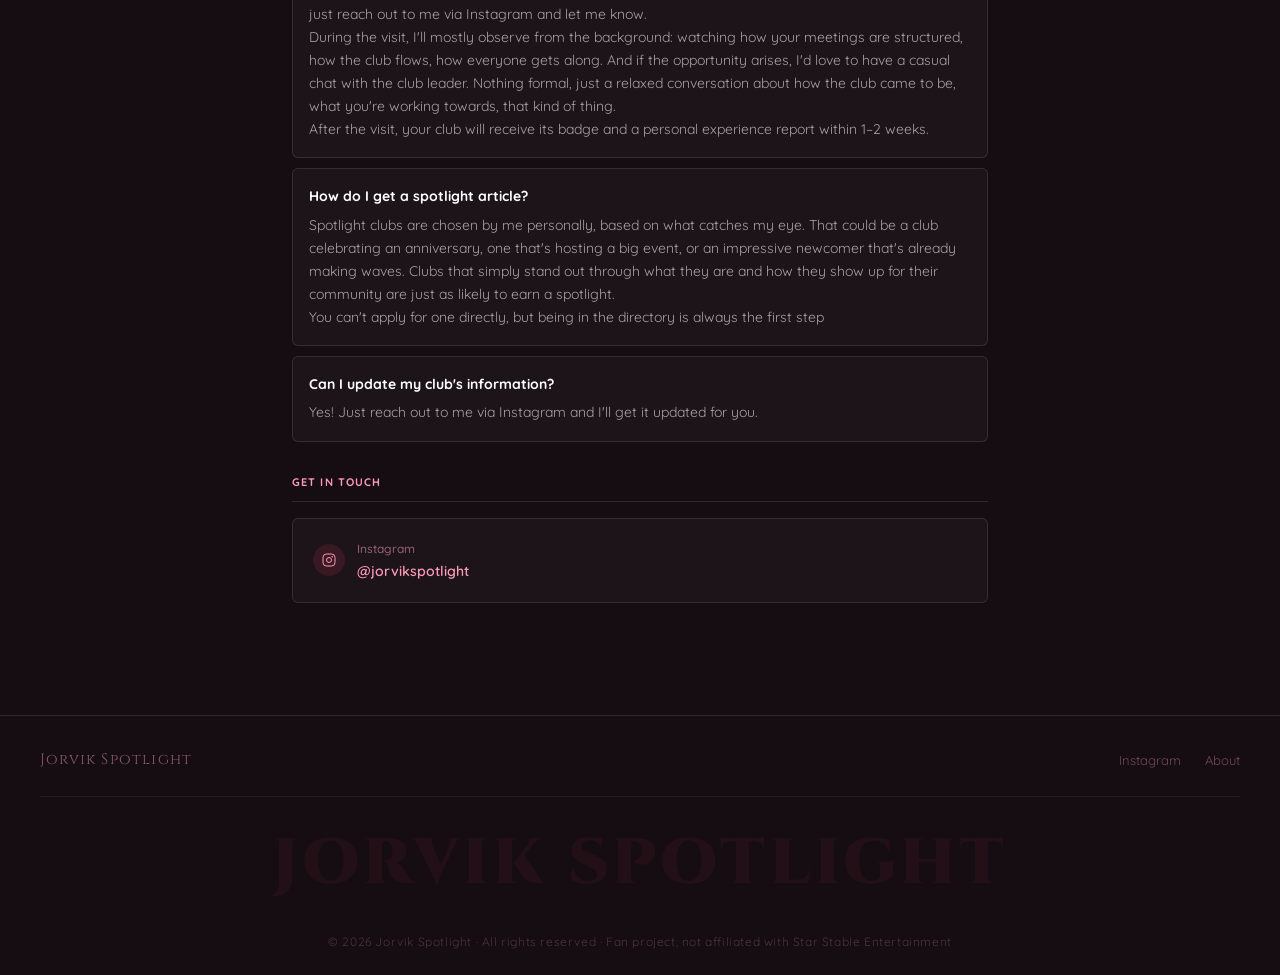
==== commit 87550f98: "Update index.html" ====
--- a/about/index.html
+++ b/about/index.html
@@ -110,7 +110,7 @@
   <div class="about-page">
 
     <div class="profile-card">
-      <div class="profile-avatar">JS</div>
+      <div class="profile-avatar"><img src="../images/jorvik-spotlight.png" alt="Jorvik Spotlight" style="width:100%;height:100%;object-fit:cover;border-radius:50%;"></div>
       <div>
         <div class="profile-name">Jorvik Spotlight</div>
         
